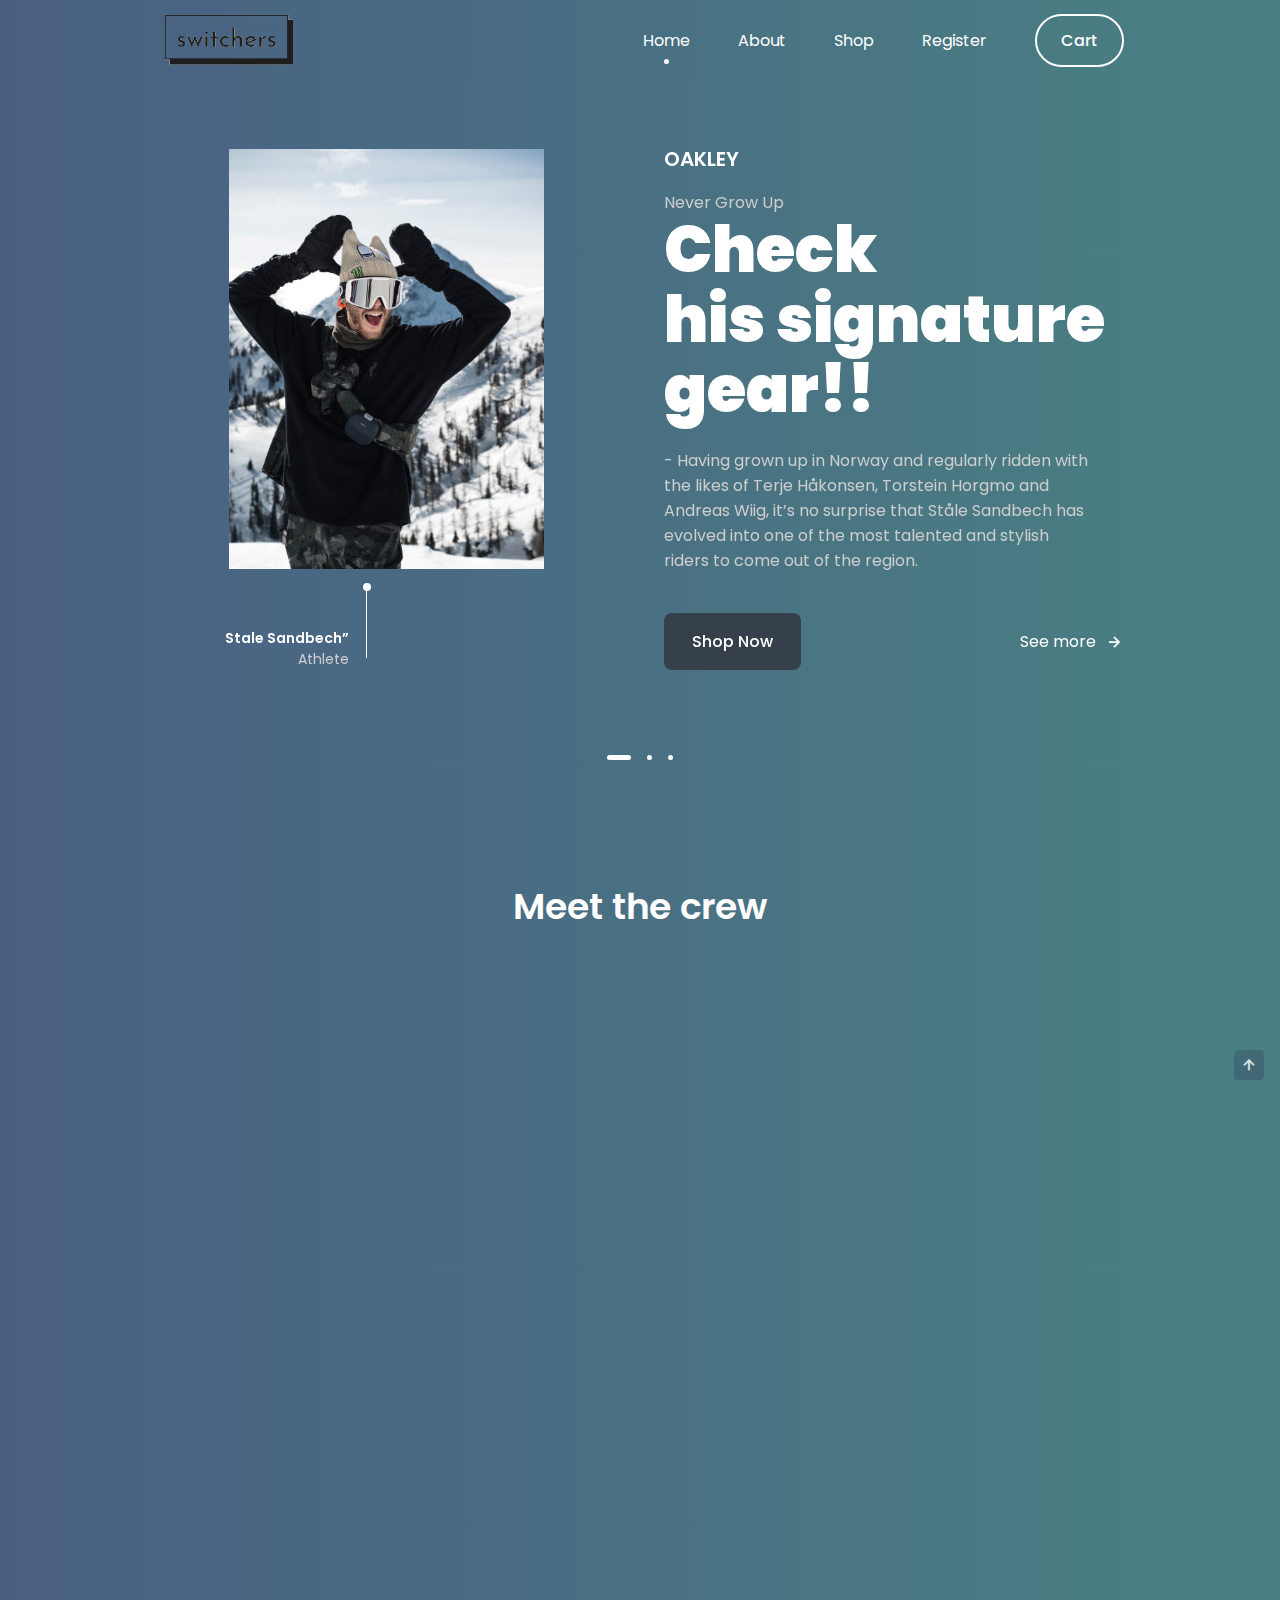
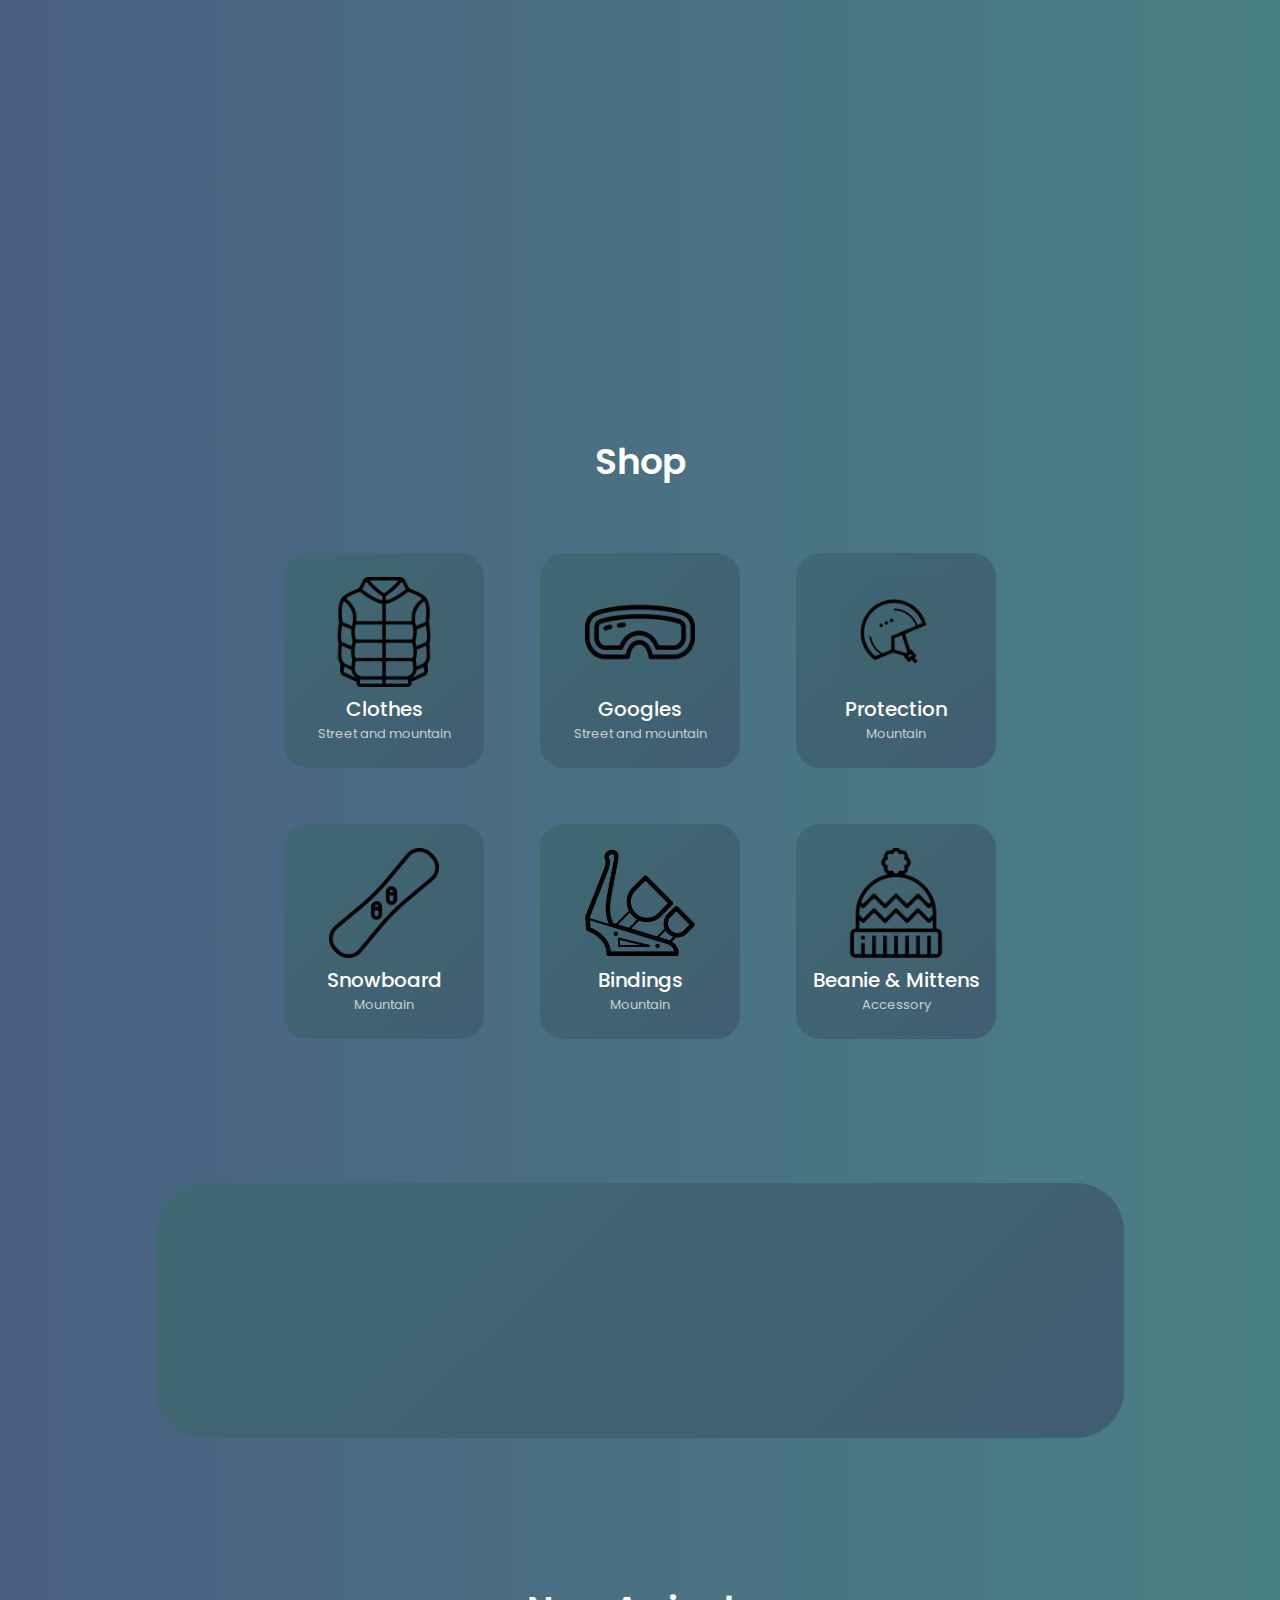
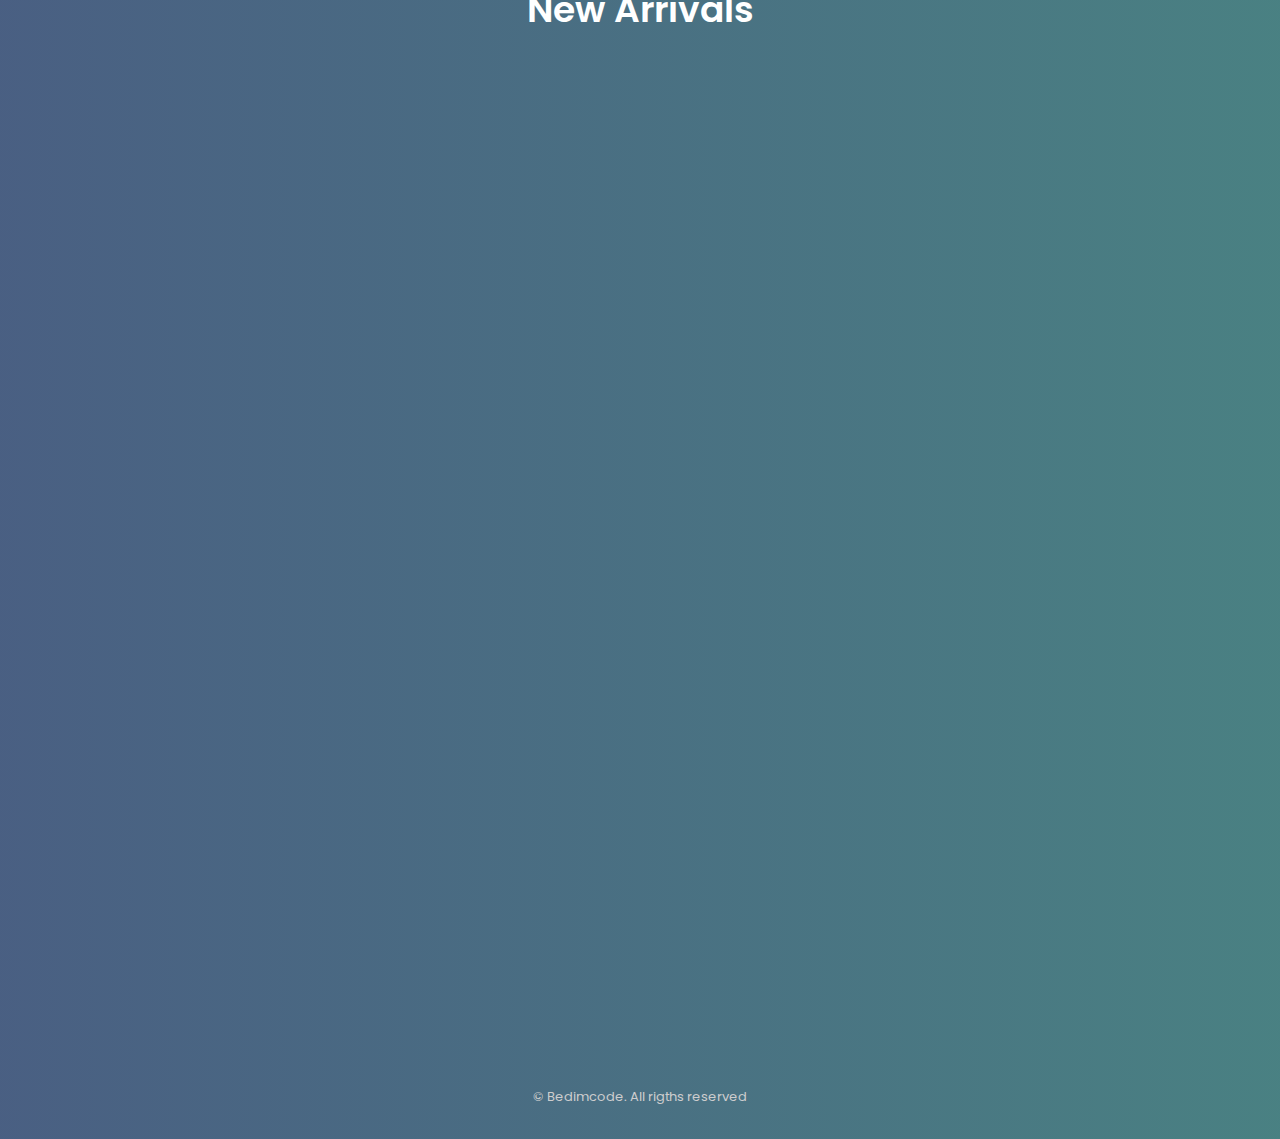
==== index.html @ 6382b11d "new_elements_and_register" ====
<!DOCTYPE html>
<html lang="en">
  <head>
    <meta charset="UTF-8" />
    <meta name="viewport" content="width=device-width, initial-scale=1.0" />

    <!--=============== FAVICON ===============-->
    <link rel="shortcut icon" href="assets/img/fulg.png" type="image/x-icon" />

    <!--=============== BOXICONS ===============-->
    <link
      rel="stylesheet"
      href="https://cdn.jsdelivr.net/npm/boxicons@latest/css/boxicons.min.css"
    />

    <!--=============== SWIPER CSS ===============-->
    <link rel="stylesheet" href="assets/css/swiper-bundle.min.css" />

    <!--=============== CSS ===============-->
    <link rel="stylesheet" href="assets/css/styles.css" />

    <title>Switchers</title>
  </head>
  <body>
    <!--==================== HEADER ====================-->
    <header class="header" id="header">
      <nav class="nav container">
        <a href="#" class="nav__logo">
          <img src="assets/img/logo.png" alt="" class="nav__logo-img" />
          
        </a>

        <div class="nav__menu" id="nav-menu">
          <ul class="nav__list">
            <li class="nav__item">
              <a href="/index.html" class="nav__link active-link">Home</a>
            </li>

            <li class="nav__item">
              <a href="#about" class="nav__link">About</a>
            </li>

            <li class="nav__item">
              <a href="#shop" class="nav__link">Shop</a>
            </li>

            <li class="nav__item">
              <a href="register.html" target="_blank" class="nav__link" >Register</a>
            </li>

            <a href="/index.html" class="button button--cart">Cart</a>
          </ul>
          <div class="nav__close" id="nav-close">
            <i class="bx bx-x"></i>
          </div>

        <div class="nav__toggle" id="nav-toggle">
          <i class="bx bx-grid-alt"></i>
        </div>
      </nav>
    </header>

    <main class="main">
      <!--==================== HOME ====================-->
      <section class="home container" id="home">
        <div class="swiper home-swiper">
          <div class="swiper-wrapper">
            <!-- HOME SLIDER 1 -->
            <section class="swiper-slide">
              <div class="home__content grid">
                <div class="home__group">
                  <img
                    src="assets/img/stale1.jpg"
                    alt="Stale Sandbech"
                    class="home__img"
                  />
                  <div class="home__indicator"></div>

                  <div class="home__details-img">
                    <h4 class="home__details-title">Stale Sandbech”</h4>
                    <span class="home__details-subtitle"
                      >Athlete</span
                    >
                  </div>
                </div>

                <div class="home__data">
                  <h3 class="home__subtitle">Oakley</h3>
                  <span class="home_subtitle">Never Grow Up</span>
                  <h1 class="home__title">
                    Check <br />
                    his signature <br />
                    gear!!
                  </h1>
                  <p class="home__description">
                    - Having grown up in Norway and regularly ridden with the likes of Terje Håkonsen, Torstein Horgmo and Andreas Wiig, it’s no surprise that Ståle Sandbech has evolved into one of the most talented and stylish riders to come out of the region.
                  </p>

                  <div class="home__buttons">
                    <a href="shop" class="button">Shop Now</a>
                    <a href="#" class="button--link button--flex"
                      >See more
                      <i class="bx bx-right-arrow-alt button__icon"></i
                    ></a>
                  </div>
                </div>
              </div>
            </section>

            <!-- HOME SLIDER 2 -->
            <section class="swiper-slide">
              <div class="home__content grid">
                <div class="home__group">
                  <img
                    src="assets/img/xgames.png"
                    alt="XGames"
                    class="home__img"
                  />
                </div>

                <div class="home__data">
                  <h3 class="home__subtitle">January 21 - 23, 2022</h3>
                  <h1 class="home__title">
                    X-GAMES <br />
                    BUTTERMILK <br />
                    ASPEN
                  </h1>
                  <p class="home__description">
                    X Games returns to Buttermilk in Aspen, Colorado for the 21st consecutive year January 21-23! Nearly 100 of the world's top winter athletes will take center stage and will compete in the biggest snow sport event of the year.
                  </p>

                  <div class="home__buttons">
                    <a href="#" class="button">See more</a>
                    <a href="https://www.aspensnowmass.com/visit/events/x-games-aspen" target="_blank" class="button--link button--flex"
                      >To event
                      <i class="bx bx-right-arrow-alt button__icon"></i
                    ></a>
                  </div>
                </div>
              </div>
            </section>

            <!-- HOME SLIDER 3 -->
            <section class="swiper-slide">
              <div class="home__content grid">
                <div class="home__group">
                  <img
                    src="assets/img/swap.jpg"
                    alt=""
                    class="home__img"
                  />
                  <div class="home__indicator"></div>

                  <div class="home__details-img">
                    <h4 class="home__details-title">Trading</h4>
                    <span class="home__details-subtitle"
                      >Sell your old stuff</span
                    >
                  </div>
                </div>

                <div class="home__data">
                  <h3 class="home__subtitle">#New</h3>
                  <h1 class="home__title">
                    Sell <br />
                    Buy <br />
                    Older items
                  </h1>
                  <p class="home__description">
                    Are you looking for new boards and at the same time you want to get rid of the old ones?
                    Now you have the chance to sell them and get something better.  
                  </p>

                  <div class="home__buttons">
                    <a href="#" class="button">Log in</a>
                    <a href="#" class="button--link button--flex"
                      >See more
                      <i class="bx bx-right-arrow-alt button__icon"></i
                    ></a>
                  </div>
                </div>
              </div>
            </section>
          </div>
          <div class="swiper-pagination"></div>
        </div>
      </section>

      <!--==================== MEET THE CREW ====================-->
      <section class="section category">
        <h2 class="section__title">
          Meet the crew <br />
        </h2>

        <div class="category__container container grid">
          <div class="category__data">
            <img
              src="assets/img/andrei.png"
              alt=""
              class="category__img"
            />
            <h3 class="category__title">Andrei</h3>
            <p class="category__description">
              Meet me on the slopes.
            </p>
            <div class="footer__social">
              <a
                href="https://www.facebook.com/andrei.enescu.1422"
                target="_blank"
                class="footer__social-link"
              >
                <i class="bx bxl-facebook"></i>
              </a>
              <a
                href="https://www.instagram.com/andreienescu_/"
                target="_blank"
                class="footer__social-link"
              >
                <i class="bx bxl-instagram-alt"></i>
              </a>
            </div>
          </div>

          <div class="category__data">
            <img
              src="assets/img/diana.png"
              alt=""
              class="category__img"
            />
            <h3 class="category__title">Diana</h3>
            <p class="category__description">
              The only limit is the sky.
            </p>
            <div class="footer__social">
              <a
                href="https://www.facebook.com/diana.enescu.587"
                target="_blank"
                class="footer__social-link"
              >
                <i class="bx bxl-facebook"></i>
              </a>
              <a
                href="https://www.instagram.com/diana.enescu/"
                target="_blank"
                class="footer__social-link"
              >
                <i class="bx bxl-instagram-alt"></i>
              </a>
            </div>
          </div>
        </div>
      </section>

      <!--==================== ABOUT ====================-->
      <section class="section about" id="about">
        <div class="about__container container grid">
          <div class="about__data">
            <h2 class="section__title about__title">
              About Switchers <br />
              Shop
            </h2>
            <p class="about__description">
              Welcome to the Switchers Shop. We’re here to help you follow your passions and create 
              powerful memories. We are rooted in the communities, which live and love snowboarding, 
              freeskiing, surfing, skateboarding and streetwear. You can always trust us to have the right 
              product for you. We want to help you find your individual moment of wow and express yourself.
            </p>
            <a href="" class="button">See more</a>
          </div>

          <img src="assets/img/logo.png" alt="" class="about__img" />
        </div>
      </section>

      <!--==================== SHOP ====================-->
      <section class="section shop" id="shop">
        <h2 class="section__title">Shop</h2>

        <div class="shop__container container grid">
          <div class="shop__content">
            <img src="assets/img/jackets.png" alt="" class="shop__img" />
            <h3 class="shop__title">Clothes</h3>
            <span class="shop__subtitle">Street and mountain</span>
            <!-- <span class="shop__price">$11.99</span> -->
            <button class="button shop__button">
              <i class="bx bx-cart-alt shop__icon"></i>
            </button>
          </div>

          <div class="shop__content">
            <img src="assets/img/googles.png" alt="" class="shop__img" />
            <h3 class="shop__title">Googles</h3>
            <span class="shop__subtitle">Street and mountain</span>
            <!-- <span class="shop__price">$8.99</span> -->
            <button class="button shop__button">
              <i class="bx bx-cart-alt shop__icon"></i>
            </button>
          </div>

          <div class="shop__content">
            <img src="assets/img/helmet.png" alt="" class="shop__img" />
            <h3 class="shop__title">Protection</h3>
            <span class="shop__subtitle">Mountain</span>
            <!-- <span class="shop__price">$15.99</span> -->
            <button class="button shop__button">
              <i class="bx bx-cart-alt shop__icon"></i>
            </button>
          </div>

          <div class="shop__content">
            <img src="assets/img/snowboard.png" alt="" class="shop__img" />
            <h3 class="shop__title">Snowboard</h3>
            <span class="shop__subtitle">Mountain</span>
            <!-- <span class="shop__price">$7.99</span> -->
            <button class="button shop__button">
              <i class="bx bx-cart-alt shop__icon"></i>
            </button>
          </div>

          <div class="shop__content">
            <img src="assets/img/bindings.png" alt="" class="shop__img" />
            <h3 class="shop__title">Bindings</h3>
            <span class="shop__subtitle">Mountain</span>
            <!-- <span class="shop__price">$19.99</span> -->
            <button class="button shop__button">
              <i class="bx bx-cart-alt shop__icon"></i>
            </button>
          </div>

          <div class="shop__content">
            <img src="assets/img/beanie.png" alt="" class="shop__img" />
            <h3 class="shop__title">Beanie & Mittens</h3>
            <span class="shop__subtitle">Accessory</span>
            <!-- <span class="shop__price">$17.99</span> -->
            <button class="button shop__button">
              <i class="bx bx-cart-alt shop__icon"></i>
            </button>
          </div>
        </div>
      </section>

      <!--==================== DISCOUNT ====================-->
      <section class="section discount">
        <div class="discount__container container grid">
          <div class="discount__data">
            <h2 class="discount__title">
              50% Discount <br />
              On New Products
            </h2>
            <a href="#" class="button">Go to shop</a>
          </div>

          <img src="https://i.gifer.com/PaX.gif" alt="" class="discount__img" />
        </div>
      </section>

      <!--==================== NEW ARRIVALS ====================-->
      <section class="section new" id="new">
        <h2 class="section__title">New Arrivals</h2>

        <div class="new__container container">
          <div class="swiper new-swiper">
            <div class="swiper-wrapper">
              <div class="new__content swiper-slide">
                <div class="new__tag">New</div>
                <img src="https://assets.oakley.com/is/image/OakleyAFA/8056153022392_mod1-y_sandbech-black_main_010.png?impolicy=OO_hero" alt="" class="new__img" />
                <h3 class="new__title">Oakley MOD1</h3>
                <span class="new__subtitle">Protection</span>

                <div class="new__prices">
                  <span class="new__price">$14.99</span>
                  <span class="new__discount">$29.99</span>
                </div>

                <button class="button new__button">
                  <i class="bx bx-cart-alt new__icon"></i>
                </button>
              </div>

              <div class="new__content swiper-slide">
                <div class="new__tag">New</div>
                <img src="https://pbs.twimg.com/media/EtrXkvZVoAAos9l.png" alt="" class="new__img" />
                <h3 class="new__title">Oakley TC Gunn Shell 2L</h3>
                <span class="new__subtitle">Clothes</span>

                <div class="new__prices">
                  <span class="new__price">$11.99</span>
                  <span class="new__discount">$21.99</span>
                </div>

                <button class="button new__button">
                  <i class="bx bx-cart-alt new__icon"></i>
                </button>
              </div>

              <div class="new__content swiper-slide">
                <div class="new__tag">New</div>
                <img src="https://snowboardpro.ro/media/catalog/product/cache/0e8fc284303afd63b4eaa5c50cb9eee3/l/e/legaturi-snowboard-burton-malavita-frost-re-flex.png" alt="" class="new__img" />
                <h3 class="new__title">Burton Malavita Re:Flex</h3>
                <span class="new__subtitle">Bindings</span>

                <div class="new__prices">
                  <span class="new__price">$4.99</span>
                  <span class="new__discount">$9.99</span>
                </div>

                <button class="button new__button">
                  <i class="bx bx-cart-alt new__icon"></i>
                </button>
              </div>

              <div class="new__content swiper-slide">
                <div class="new__tag">New</div>
                <img src="https://windsurf.de/media/image/f7/72/26/Burton_ProcessCamber_2021bD5P9YPMwo3K2_600x600.png" alt="" class="new__img" />
                <h3 class="new__title">Burton Process Flying V</h3>
                <span class="new__subtitle">Snowboard</span>

                <div class="new__prices">
                  <span class="new__price">$24.99</span>
                  <span class="new__discount">$44.99</span>
                </div>

                <button class="button new__button">
                  <i class="bx bx-cart-alt new__icon"></i>
                </button>
              </div>

              <div class="new__content swiper-slide">
                <div class="new__tag">New</div>
                <img src="https://cdn.shopify.com/s/files/1/0751/7203/products/10709108000152_1.png?v=1633027580" alt="" class="new__img" />
                <h3 class="new__title">Burton Feelgood Flying V</h3>
                <span class="new__subtitle">Snowboard</span>

                <div class="new__prices">
                  <span class="new__price">$5.99</span>
                  <span class="new__discount">$12.99</span>
                </div>

                <button class="button new__button">
                  <i class="bx bx-cart-alt new__icon"></i>
                </button>
              </div>

              <div class="new__content swiper-slide">
                <div class="new__tag">New</div>
                <img src="http://cdn.shopify.com/s/files/1/0751/7203/products/dfggfUntitled-3_grande.png?v=1623174943" alt="" class="new__img" />
                <h3 class="new__title">Oakley Line Miner</h3>
                <span class="new__subtitle">Googles</span>

                <div class="new__prices">
                  <span class="new__price">$34.99</span>
                  <span class="new__discount">$69.99</span>
                </div>

                <button class="button new__button">
                  <i class="bx bx-cart-alt new__icon"></i>
                </button>
              </div>
            </div>
          </div>
        </div>
      </section>

      <!--==================== OUR NEWSLETTER ====================-->
      <section class="section newsletter">
        <div class="newsletter__container container">
          <h2 class="section__title">Our Newsletter</h2>
          <p class="newsletter__description">
            Promotion new products and sales. Directly to your inbox
          </p>

          <form action="" class="newsletter__form">
            <input
              type="text"
              placeholder="Enter your email"
              class="newsletter__input"
            />
            <button class="button">Subscribe</button>
          </form>
        </div>
      </section>
    </main>

    <!--==================== FOOTER ====================-->
    <footer class="footer section">
      <div class="footer__container container grid">
        <div class="footer__content">
          <a href="#" class="footer__logo">
            <img src="assets/img/logo.png" alt="" class="footer__logo-img" />
            Switchers
          </a>

          <p class="footer__description">
            Enjoy the ride <br />
            of your life.
          </p>

          <div class="footer__social">
            <a
              href="https://www.facebook.com/"
              target="_blank"
              class="footer__social-link"
            >
              <i class="bx bxl-facebook"></i>
            </a>
            <a
              href="https://www.instagram.com/"
              target="_blank"
              class="footer__social-link"
            >
              <i class="bx bxl-instagram-alt"></i>
            </a>
            <a
              href="https://twitter.com/"
              target="_blank"
              class="footer__social-link"
            >
              <i class="bx bxl-twitter"></i>
            </a>
          </div>
        </div>

        <div class="footer__content">
          <h3 class="footer__title">About</h3>

          <ul class="footer__links">
            <li>
              <a href="#" class="footer__link">About Us</a>
            </li>
            <li>
              <a href="#" class="footer__link">Features</a>
            </li>
            <li>
              <a href="#" class="footer__link">News</a>
            </li>
          </ul>
        </div>

        <div class="footer__content">
          <h3 class="footer__title">Our Services</h3>

          <ul class="footer__links">
            <li>
              <a href="#" class="footer__link">Pricing</a>
            </li>
            <li>
              <a href="#" class="footer__link">Discounts</a>
            </li>
            <li>
              <a href="#" class="footer__link">Shipping mode</a>
            </li>
          </ul>
        </div>

        <div class="footer__content">
          <h3 class="footer__title">Our Company</h3>

          <ul class="footer__links">
            <li>
              <a href="#" class="footer__link">Blog</a>
            </li>
            <li>
              <a href="#" class="footer__link">About us</a>
            </li>
            <li>
              <a href="#" class="footer__link">Our mision</a>
            </li>
          </ul>
        </div>
      </div>

      <span class="footer__copy">&#169; Bedimcode. All rigths reserved</span>
    </footer>

    <!--=============== SCROLL UP ===============-->
    <a href="#" class="scrollup" id="scroll-up">
      <i class="bx bx-up-arrow-alt scrollup__icon"></i>
    </a>

    <!--=============== SCROLL REVEAL ===============-->
    <script src="assets/js/scrollreveal.min.js"></script>

    <!--=============== SWIPER JS ===============-->
    <script src="assets/js/swiper-bundle.min.js"></script>

    <!--=============== MAIN JS ===============-->
    <script src="assets/js/main.js"></script>
  </body>
</html>
---- assets/css/styles.css ----
/*=============== GOOGLE FONTS ===============*/
@import url("https://fonts.googleapis.com/css2?family=Poppins:wght@400;500;600;900&display=swap");

/*=============== VARIABLES CSS ===============*/
:root {
  --header-height: 3.5rem;

  /*========== Colors ==========*/
  --hue: 14;
  --first-color: #30313ac4;
  --first-color-alt: grey;
  --title-color: white;
  --text-color: rgb(205, 205, 206);
  --text-color-light: grey;

  /*for background- style gradient*/
  --body-color: linear-gradient(
    90deg,
    hsl(217, 28%, 40%) 0%,
    hsl(182, 28%, 40%) 100%
  );
  --container-color: linear-gradient(
    136deg,
    hsl(192, 28%, 35%) 0%,
    hsl(204, 28%, 35%) 100%
  );

  /*========== Font and typography ==========*/
  --body-font: "Poppins", sans-serif;
  --biggest-font-size: 2rem;
  --h1-font-size: 1.5rem;
  --h2-font-size: 1.25rem;
  --h3-font-size: 1rem;
  --normal-font-size: 0.938rem;
  --small-font-size: 0.813rem;
  --smaller-font-size: 0.75rem;

  /*========== Font weight ==========*/
  --font-medium: 500;
  --font-semi-bold: 600;
  --font-black: 900;

  /*========== Margenes Bottom ==========*/
  --mb-0-25: 0.25rem;
  --mb-0-5: 0.5rem;
  --mb-0-75: 0.75rem;
  --mb-1: 1rem;
  --mb-1-5: 1.5rem;
  --mb-2: 2rem;
  --mb-2-5: 2.5rem;

  /*========== z index ==========*/
  --z-tooltip: 10;
  --z-fixed: 100;
}

/* Responsive typography */
@media screen and (min-width: 992px) {
  :root {
    --biggest-font-size: 4rem;
    --h1-font-size: 2.25rem;
    --h2-font-size: 1.5rem;
    --h3-font-size: 1.25rem;
    --normal-font-size: 1rem;
    --small-font-size: 0.875rem;
    --smaller-font-size: 0.813rem;
  }
}

/*=============== BASE ===============*/
* {
  box-sizing: border-box;
  padding: 0;
  margin: 0;
}

html {
  scroll-behavior: smooth;
}

body {
  margin: var(--header-height) 0 0 0;
  font-family: var(--body-font);
  font-size: var(--normal-font-size);
  background: var(--body-color);
  color: var(--text-color);
}

h1,
h2,
h3,
h4 {
  color: var(--title-color);
  font-weight: var(--font-semi-bold);
}

ul {
  list-style: none;
}

a {
  text-decoration: none;
}

img {
  max-width: 100%;
  height: auto;
}

button,
input {
  border: none;
  outline: none;
}

button {
  cursor: pointer;
  font-family: var(--body-font);
  font-size: var(--normal-font-size);
}

/*=============== REUSABLE CSS CLASSES ===============*/
.section {
  padding: 4.5rem 0 2rem;
}

.section__title {
  font-size: var(--h2-font-size);
  margin-bottom: var(--mb-2);
  text-align: center;
}

/*=============== LAYOUT ===============*/
.container {
  max-width: 968px;
  margin-left: var(--mb-1-5);
  margin-right: var(--mb-1-5);
}

.grid {
  display: grid;
}

.main {
  overflow: hidden; /*For animation*/
}

/*=============== HEADER ===============*/
.header {
  width: 100%;
  background: var(--body-color);
  position: fixed;
  top: 0;
  left: 0;
  z-index: var(--z-fixed);
}

/*=============== NAV ===============*/
.nav {
  height: var(--header-height);
  display: flex;
  justify-content: space-between;
  align-items: center;
}

.nav__logo {
  display: flex;
  align-items: center;
  column-gap: 0.5rem;
  font-weight: var(--font-medium);
}

.nav__logo-img {
  width: 9.25rem;
}

.nav__link,
.nav__logo,
.nav__toggle,
.nav__close {
  color: var(--title-color);
}

.nav__toggle {
  font-size: 1.25rem;
  cursor: pointer;
}

@media screen and (max-width: 767px) {
  .nav__menu {
    position: fixed;
    width: 100%;
    background: var(--container-color);
    top: -150%;
    left: 0;
    padding: 3.5rem 0;
    transition: 0.4s;
    z-index: var(--z-fixed);
    border-radius: 0 0 1.5rem 1.5rem;
  }
}

.nav__img {
  width: 100px;
  position: absolute;
  top: 0;
  left: 0;
}

.nav__close {
  font-size: 1.8rem;
  position: absolute;
  top: 0.5rem;
  right: 0.7rem;
  cursor: pointer;
}

.nav__list {
  display: flex;
  flex-direction: column;
  align-items: center;
  row-gap: 1.5rem;
}

.nav__link {
  text-transform: uppercase;
  font-weight: var(--font-black);
  transition: 0.4s;
}

.nav__link:hover {
  color: var(--text-color);
}

/* Show menu */
.show-menu {
  top: 0;
}

/* Change background header */
.scroll-header {
  background: var(--container-color);
}

/* Active link */
.active-link {
  position: relative;
}

.active-link::before {
  content: "";
  position: absolute;
  bottom: -0.75rem;
  left: 45%;
  width: 5px;
  height: 5px;
  background-color: var(--title-color);
  border-radius: 50%;
}

/*=============== HOME ===============*/
.home__content {
  row-gap: 1rem;
}

.home__group {
  display: grid;
  position: relative;
  padding-top: 2rem;
}

.home__img {
  float: center;
  margin: auto;
  width: auto;
}

.home__indicator {
  width: 8px;
  height: 8px;
  background-color: var(--title-color);
  border-radius: 50%;
  position: absolute;
  top: 7rem;
  right: 2rem;
}

.home__indicator::after {
  content: "";
  position: absolute;
  width: 1px;
  height: 48px;
  background-color: var(--title-color);
  top: -3rem;
  right: 45%;
}

.home__details-img {
  position: absolute;
  right: 0.5rem;
}

.home__details-title,
.home__details-subtitle {
  display: block;
  font-size: var(--small-font-size);
  text-align: right;
}

.home__subtitle {
  font-size: var(--h3-font-size);
  text-transform: uppercase;
  margin-bottom: var(--mb-1);
}

.home__title {
  font-size: var(--biggest-font-size);
  font-weight: var(--font-black);
  line-height: 109%;
  margin-bottom: var(--mb-1);
}

.home__description {
  margin-bottom: var(--mb-1);
}

.home__buttons {
  display: flex;
  justify-content: space-between;
}

/* Swiper Class */
.swiper-pagination {
  position: initial;
  margin-top: var(--mb-1);
}

.swiper-pagination-bullet {
  width: 5px;
  height: 5px;
  background-color: var(--title-color);
  opacity: 1;
}

.swiper-pagination-horizontal.swiper-pagination-bullets
  .swiper-pagination-bullet {
  margin: 0 0.5rem;
}

.swiper-pagination-bullet-active {
  width: 1.5rem;
  height: 5px;
  border-radius: 0.5rem;
}

/*=============== BUTTONS ===============*/
.button {
  display: inline-block;
  background-color: var(--first-color);
  color: var(--title-color);
  padding: 1rem 1.75rem;
  border-radius: 0.5rem;
  font-weight: var(--font-medium);
  transition: 0.3s;
}

.button:hover {
  background-color: var(--first-color-alt);
}

.button__icon {
  font-size: 1.25rem;
}

.button--cart {
  border: 2px solid;
  background-color: transparent;
  border-radius: 3rem;
  padding: 0.75rem 1.5rem;
}

.button--cart:hover {
  background: none;
}

.button--link {
  color: var(--title-color);
}

.button--flex {
  display: inline-flex;
  align-items: center;
  column-gap: 0.5rem;
}

/*=============== Meet the crew ===============*/
.category__container {
  grid-template-columns: repeat(2, 1fr);
  gap: 1rem 2rem;
}

.category__data {
  text-align: center;
}

.category__img {
  width: 120px;
  margin-bottom: var(--mb-0-75);
  transition: 0.3s;
}

.category__title {
  margin-bottom: var(--mb-0-25);
}

.category__data:hover .category__img {
  transform: translateY(-0.5rem);
}

/*=============== ABOUT ===============*/
.about__container {
  row-gap: 2rem;
}

.about__data {
  text-align: center;
}

.about__description {
  margin-bottom: var(--mb-2);
}

.about__img {
  width: 200px;
  justify-self: center;
}

/*=============== SHOP ===============*/
.shop__container {
  grid-template-columns: repeat(2, 1fr);
  gap: 1.5rem;
  padding-top: 1rem;
}

.shop__content {
  position: relative;
  background: var(--container-color);
  border-radius: 1rem;
  padding: 1.5rem 0 1rem 0;
  text-align: center;
  overflow: hidden;
}

.shop__img {
  width: 90px;
  transition: 0.3s;
}

.shop__subtitle,
.shop__price {
  display: block;
}

.shop__subtitle {
  font-size: var(--smaller-font-size);
  margin-bottom: var(--mb-0-5);
}

.shop__title,
.shop__price {
  color: var(--title-color);
  font-weight: var(--font-medium);
  font-size: var(--normal-font-size);
}

.shop__button {
  display: inline-flex;
  padding: 0.5rem;
  border-radius: 0.25rem 0.25rem 0.75rem 0.25rem;
  position: absolute;
  right: -3rem;
  bottom: 0;
}

.shop__icon {
  font-size: 1.25rem;
  color: var(--title-color);
}

.shop__content:hover .shop__img {
  transform: translateY(-0.5rem);
}

.shop__content:hover .shop__button {
  right: 0;
}

/*=============== DISCOUNT ===============*/
.discount__container {
  background: var(--container-color);
  border-radius: 1rem;
  padding: 2.5rem 0 1.5rem;
  row-gap: 0.75rem;
}

.discount__data {
  text-align: center;
}

.discount__title {
  font-size: var(--h2-font-size);
  margin-bottom: var(--mb-2);
}

.discount__img {
  width: 200px;
  justify-self: center;
}

/*=============== NEW ARRIVALS ===============*/
.new__container {
  padding-top: 1rem;
}

.new__img {
  width: 120px;
  margin-bottom: var(--mb-0-5);
  transition: 0.3s;
}

.new__content {
  position: relative;
  background: var(--container-color);
  width: 242px;
  padding: 2rem 0 1.5rem 0;
  border-radius: 0.75rem;
  text-align: center;
  overflow: hidden;
}

.new__tag {
  position: absolute;
  top: 8%;
  left: 8%;
  background-color: var(--first-color);
  color: var(--title-color);
  font-size: var(--small-font-size);
  padding: 0.25rem 0.5rem;
  border-radius: 0.25rem;
}

.new__title {
  font-size: var(--normal-font-size);
  font-weight: var(--font-medium);
}

.new__subtitle {
  display: block;
  font-size: var(--small-font-size);
  margin-bottom: var(--mb-0-5);
}

.new__prices {
  display: inline-flex;
  align-items: center;
  column-gap: 0.5rem;
}

.new__price {
  font-weight: var(--font-medium);
  color: var(--title-color);
}

.new__discount {
  color: var(--first-color);
  font-size: var(--smaller-font-size);
  text-decoration: line-through;
  font-weight: var(--font-medium);
}

.new__button {
  display: inline-flex;
  padding: 0.5rem;
  border-radius: 0.25rem 0.25rem 0.75rem 0.25rem;
  position: absolute;
  bottom: 0;
  right: -3rem;
}

.new__icon {
  font-size: 1.25rem;
}

.new__content:hover .new__img {
  transform: translateY(-0.5rem);
}

.new__content:hover .new__button {
  right: 0;
}

/*=============== NEWSLETTER ===============*/
.newsletter__description {
  text-align: center;
  margin-bottom: var(--mb-1-5);
}

.newsletter__form {
  background: var(--container-color);
  padding: 1rem;
  display: flex;
  justify-content: space-between;
  border-radius: 0.75rem;
}

.newsletter__input {
  width: 70%;
  padding: 0 0.5rem;
  background: none;
  color: var(--title-color);
}

.newsletter__input::placeholder {
  color: var(--text-color);
}

/*=============== FOOTER ===============*/
.footer {
  position: relative;
  overflow: hidden;
}

.footer__container {
  row-gap: 2rem;
}

.footer__logo {
  display: flex;
  align-items: center;
  column-gap: 0.5rem;
  margin-bottom: var(--mb-1);
  font-weight: var(--font-medium);
  color: var(--title-color);
}

.footer__logo-img {
  width: 20px;
}

.footer__description {
  margin-bottom: var(--mb-2-5);
}

.footer__social {
  display: flex;
  column-gap: 0.75rem;
}

.footer__social-link {
  display: inline-flex;
  background: var(--container-color);
  padding: 0.25rem;
  border-radius: 0.25rem;
  color: var(--title-color);
  font-size: 1rem;
}

.footer__social-link:hover {
  background: var(--body-color);
}

.footer__title {
  font-size: var(--h3-font-size);
  margin-bottom: var(--mb-1);
}

.footer__links {
  display: grid;
  row-gap: 0.35rem;
}

.footer__link {
  font-size: var(--small-font-size);
  color: var(--text-color);
  transition: 0.3s;
}

.footer__link:hover {
  color: var(--title-color);
}

.footer__copy {
  display: block;
  text-align: center;
  font-size: var(--smaller-font-size);
  margin-top: 4.5rem;
}

/*=============== SCROLL UP ===============*/
.scrollup {
  position: fixed;
  background: var(--container-color);
  right: 1rem;
  bottom: -20%;
  display: inline-flex;
  padding: 0.3rem;
  border-radius: 0.25rem;
  z-index: var(--z-tooltip);
  opacity: 0.8;
  transition: 0.4s;
}

.scrollup__icon {
  font-size: 1.25rem;
  color: var(--title-color);
}

.scrollup:hover {
  background: var(--container-color);
  opacity: 1;
}

/* Show Scroll Up*/
.show-scroll {
  bottom: 3rem;
}

/*=============== SCROLL BAR ===============*/
::-webkit-scrollbar {
  width: 0.6rem;
  background: #413e3e;
}

::-webkit-scrollbar-thumb {
  background: #272525;
  border-radius: 0.5rem;
}

/*===============  BREAKPOINTS ===============*/
/* For small devices */
@media screen and (max-width: 320px) {
  .container {
    margin-left: var(--mb-1);
    margin-right: var(--mb-1);
  }

  .home__img {
    height: 200px;
  }
  .home__buttons {
    flex-direction: column;
    width: max-content;
    row-gap: 1rem;
  }

  .category__container,
  .shop__container {
    grid-template-columns: 0.8fr;
    justify-content: center;
  }
}

/* For medium devices */
@media screen and (min-width: 576px) {
  .about__container {
    grid-template-columns: 0.8fr;
    justify-content: center;
  }

  .newsletter__container {
    display: grid;
    grid-template-columns: 0.7fr;
    justify-content: center;
  }
  .newsletter__description {
    padding: 0 3rem;
  }
}

@media screen and (min-width: 767px) {
  body {
    margin: 0;
  }

  .section {
    padding: 7rem 0 2rem;
  }

  .nav {
    height: calc(var(--header-height) + 1.5rem);
  }
  .nav__img,
  .nav__close,
  .nav__toggle {
    display: none;
  }
  .nav__list {
    flex-direction: row;
    column-gap: 3rem;
  }
  .nav__link {
    text-transform: initial;
    font-weight: initial;
  }

  .home__content {
    padding: 8rem 0 2rem;
    grid-template-columns: repeat(2, 1fr);
    gap: 4rem;
  }
  .home__img {
    height: 300px;
  }
  .swiper-pagination {
    margin-top: var(--mb-2);
  }

  .category__container {
    grid-template-columns: repeat(2, 200px);
    justify-content: center;
  }

  .about__container {
    grid-template-columns: repeat(2, 1fr);
    align-items: center;
  }
  .about__title,
  .about__data {
    text-align: initial;
  }
  .about__img {
    width: 250px;
  }

  .shop__container {
    grid-template-columns: repeat(3, 200px);
    justify-content: center;
    gap: 2rem;
  }

  .discount__container {
    grid-template-columns: repeat(2, max-content);
    justify-content: center;
    align-items: center;
    column-gap: 3rem;
    padding: 3rem 0;
    border-radius: 3rem;
  }
  .discount__img {
    width: 350px;
    order: -1;
  }
  .discount__data {
    padding-right: 6rem;
  }

  .newsletter__container {
    grid-template-columns: 0.5fr;
  }

  .footer__container {
    grid-template-columns: repeat(4, 1fr);
    justify-items: center;
    column-gap: 1rem;
  }
  .footer__img-two {
    right: initial;
    bottom: 0;
    left: 15%;
  }
}

/* For large devices */
@media screen and (min-width: 992px) {
  .container {
    margin-left: auto;
    margin-right: auto;
  }

  .section__title {
    font-size: var(--h1-font-size);
    margin-bottom: 3rem;
  }

  .home__content {
    padding-top: 9rem;
    gap: 3rem;
  }
  .home__group {
    padding-top: 0;
  }
  .home__img {
    height: 400px;
    transform: translateY(-3rem);
  }
  .home__indicator {
    top: initial;
    right: initial;
    bottom: 15%;
    left: 45%;
  }
  .home__indicator::after {
    top: 0;
    height: 75px;
  }
  .home__details-img {
    bottom: 0;
    right: 58%;
  }
  .home__title {
    margin-bottom: var(--mb-1-5);
  }
  .home__description {
    margin-bottom: var(--mb-2-5);
    padding-right: 2rem;
  }

  .category__container {
    column-gap: 8rem;
  }
  .category__img {
    width: 200px;
  }

  .about__container {
    column-gap: 7rem;
  }
  .about__img {
    width: 350px;
  }
  .about__description {
    padding-right: 2rem;
  }

  .shop__container {
    gap: 3.5rem;
  }
  .shop__content {
    border-radius: 1.5rem;
  }
  .shop__img {
    width: 110px;
  }
  .shop__title {
    font-size: var(--h3-font-size);
  }

  .discount__container {
    column-gap: 7rem;
  }

  .new__content {
    width: 310px;
    border-radius: 1rem;
    padding: 2rem 0;
  }
  .new__img {
    width: 150px;
  }
  .new__img,
  .new__subtitle {
    margin-bottom: var(--mb-1);
  }
  .new__title {
    font-size: var(--h3-font-size);
  }

  .footer__copy {
    margin-top: 6rem;
  }
}

@media screen and (min-width: 1200px) {
  .home__img {
    height: 420px;
  }
  .swiper-pagination {
    margin-top: var(--mb-2-5);
  }
  .footer__img-one {
    width: 120px;
  }
  .footer__img-two {
    width: 180px;
    top: 30%;
    left: -3%;
  }
}
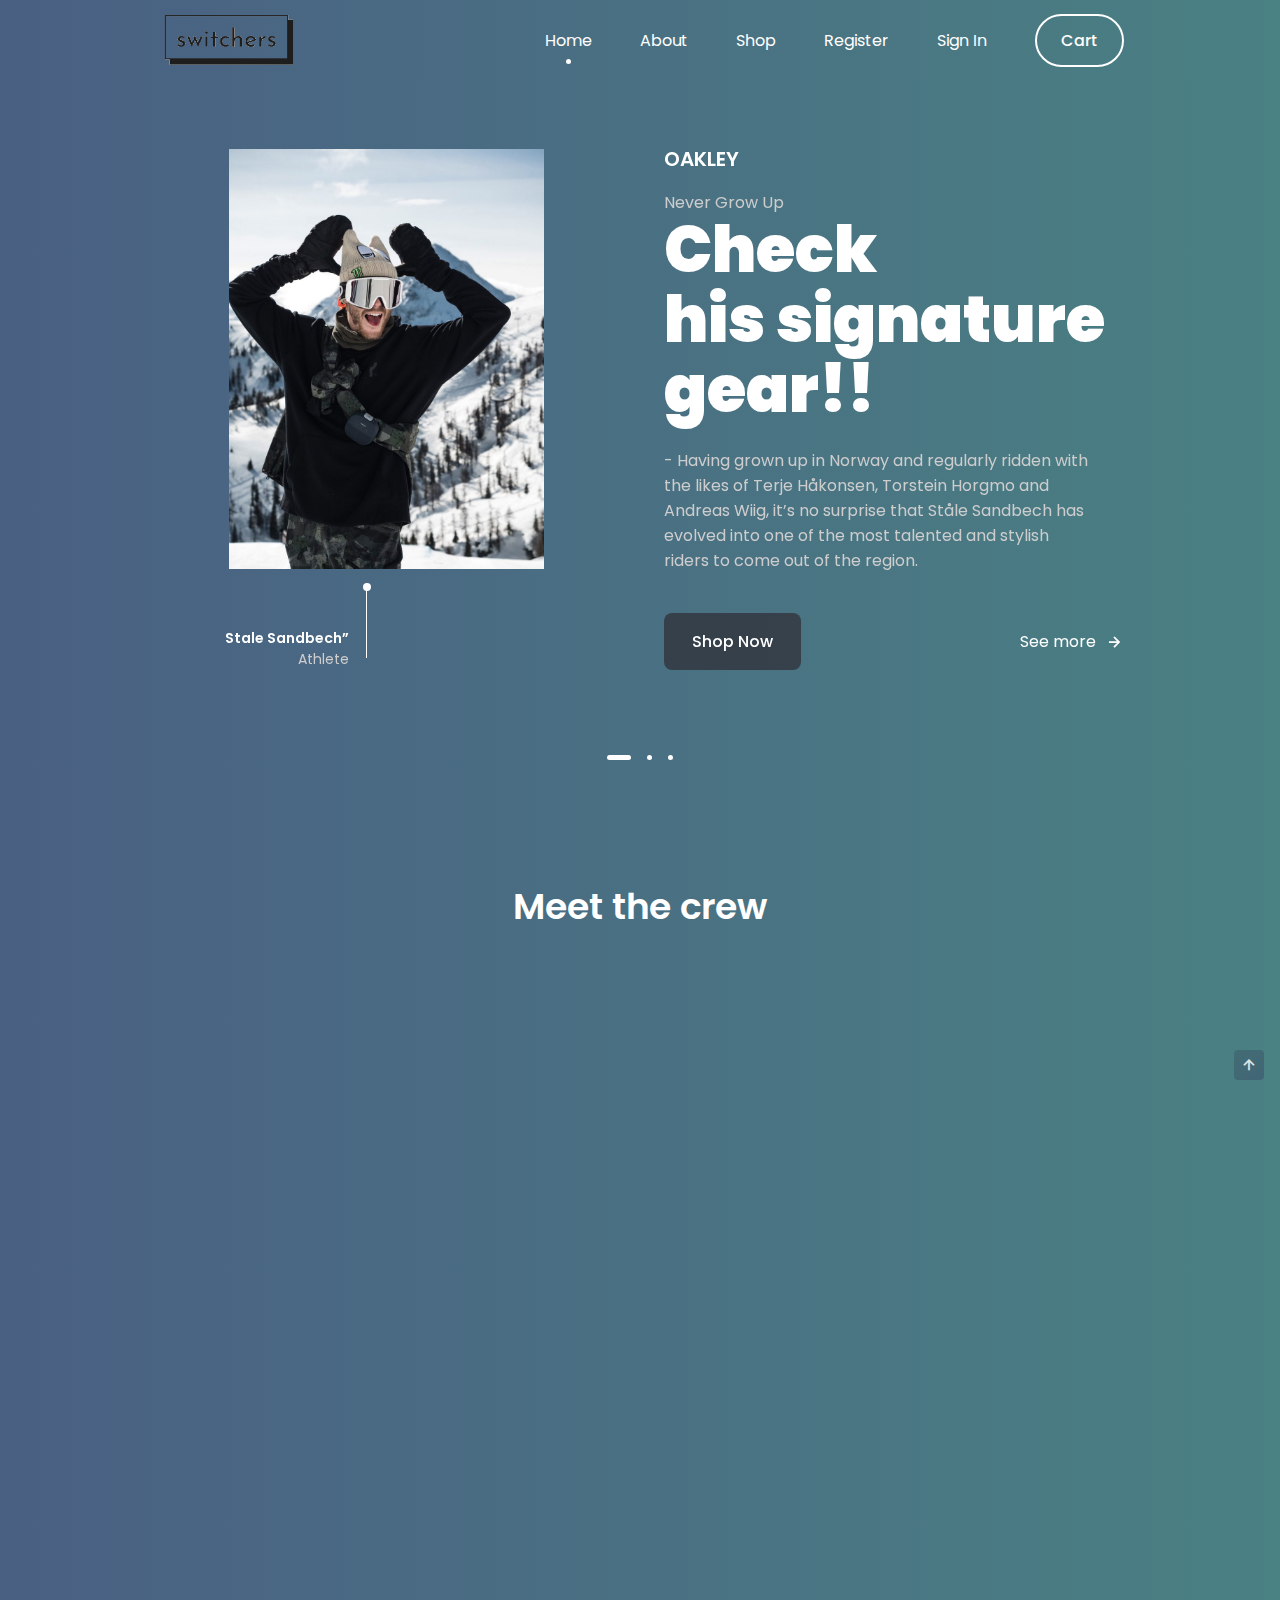
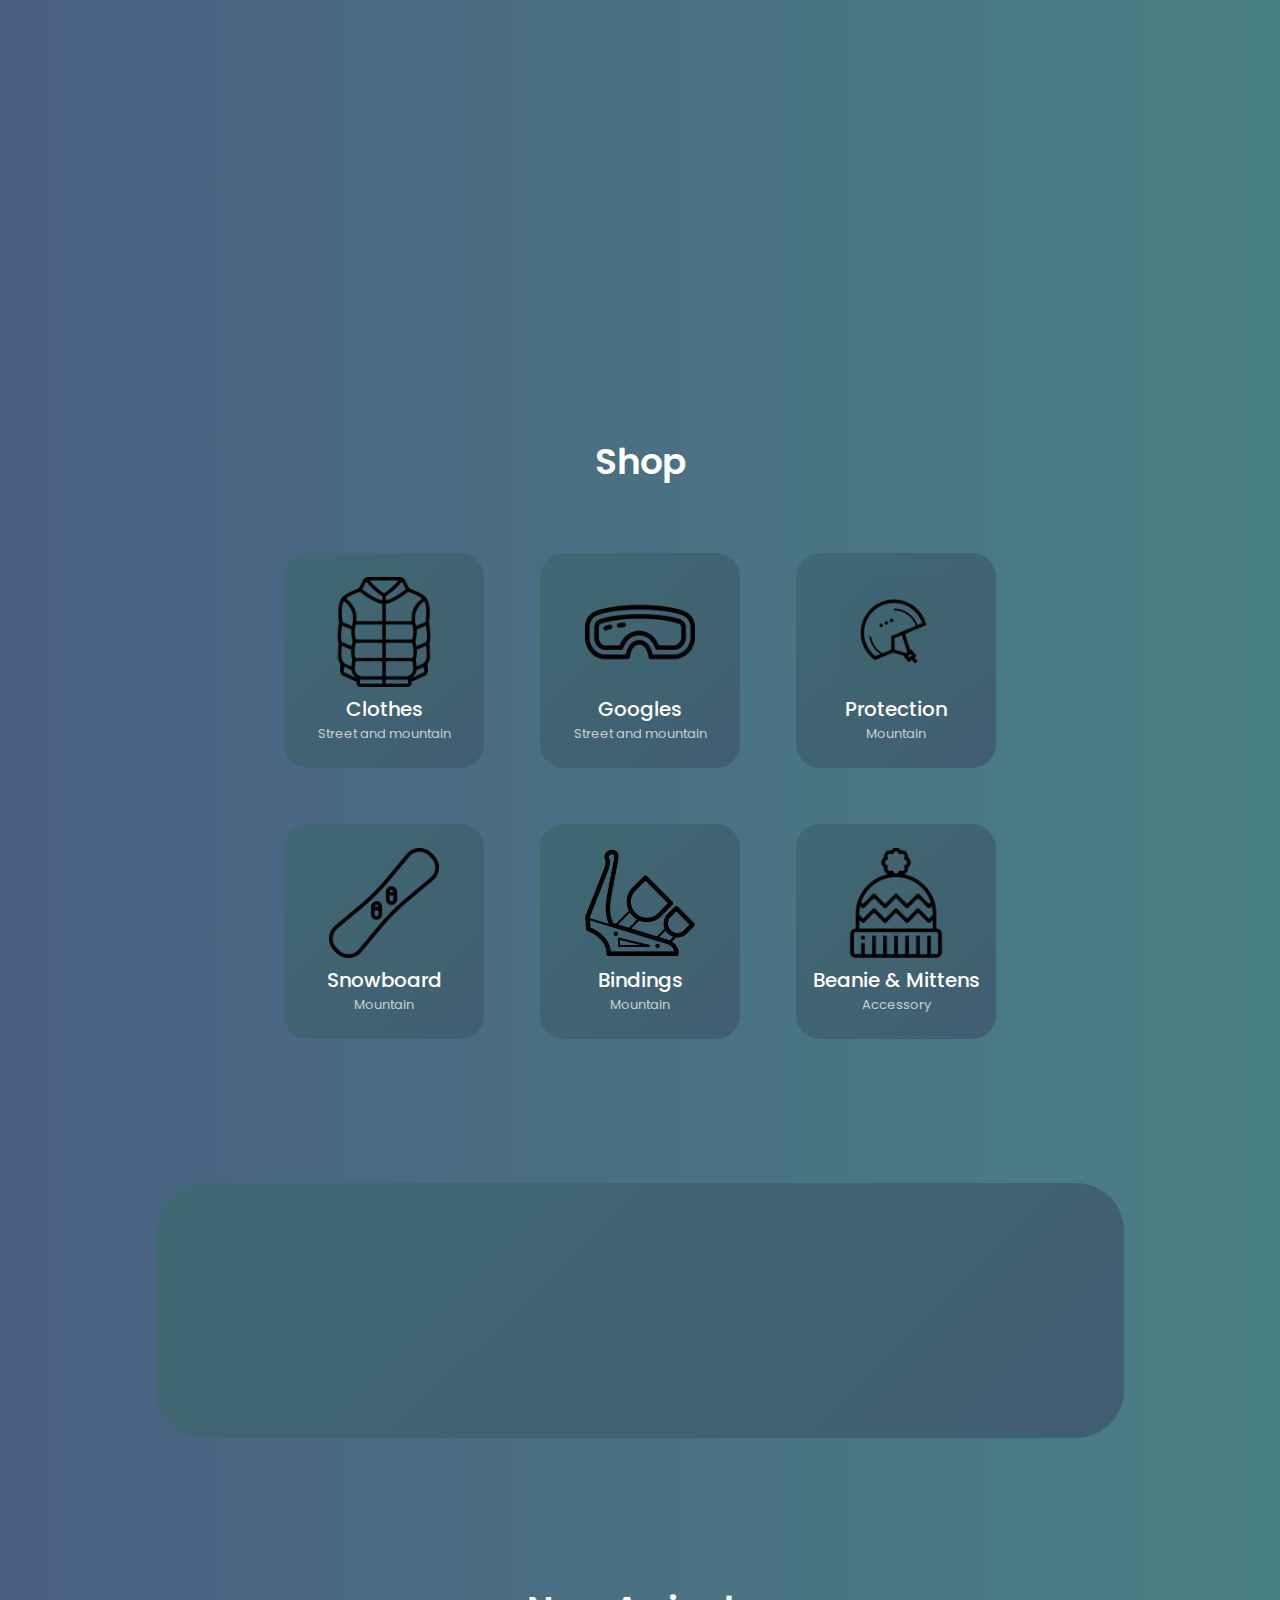
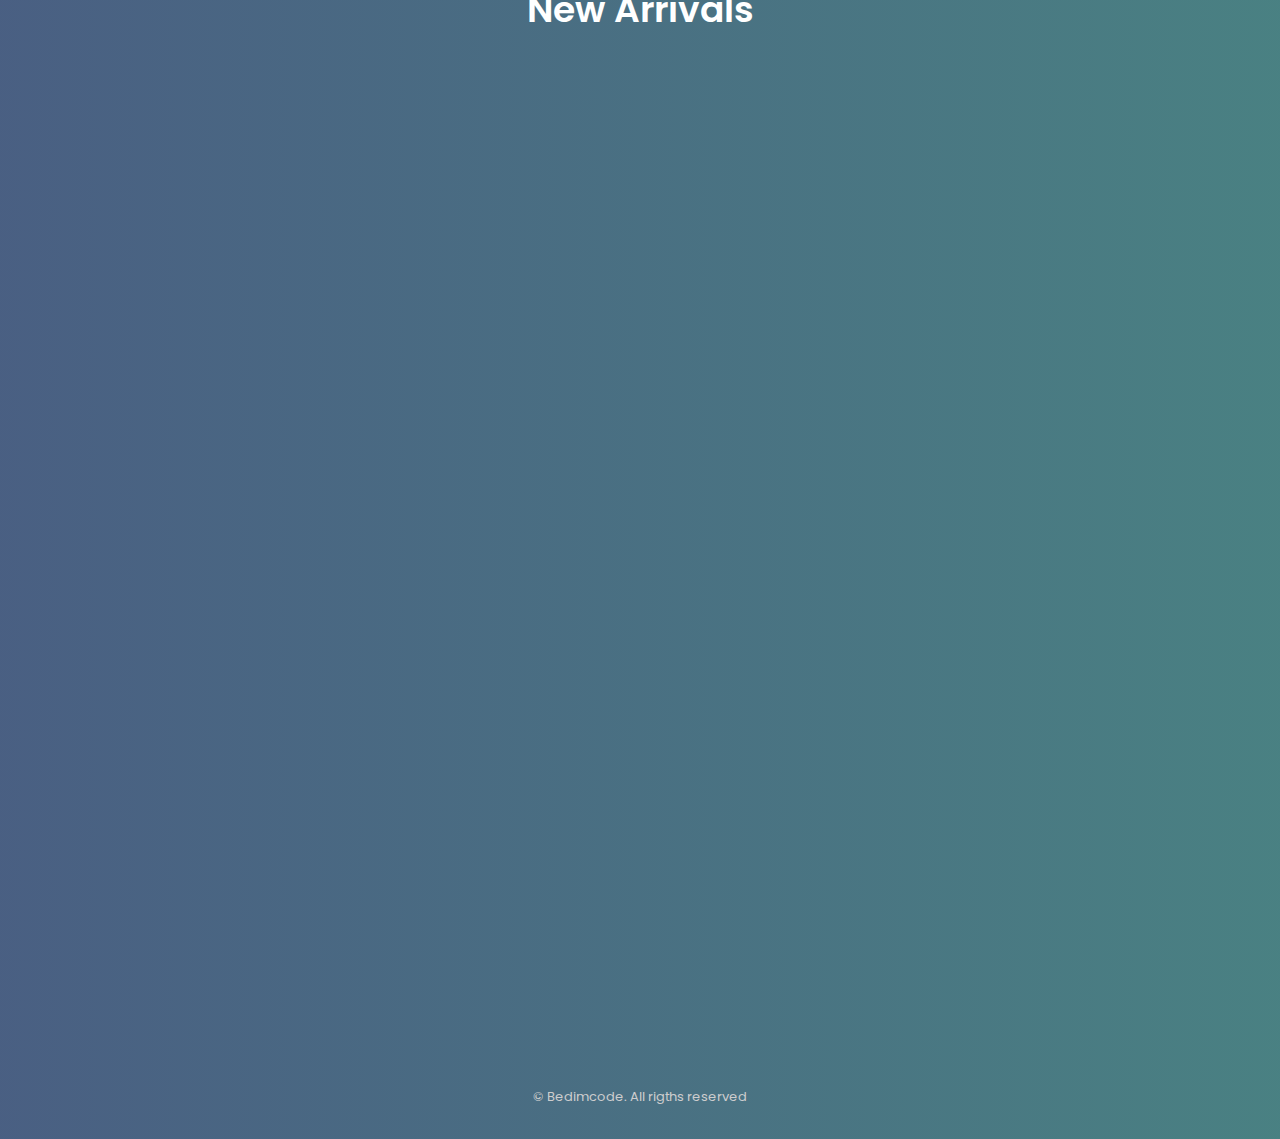
==== commit 938f963e: "Merge pull request #3 from ediana05/register_backend" ====
--- a/index.html
+++ b/index.html
@@ -46,6 +46,10 @@
 
             <li class="nav__item">
               <a href="register.html" target="_blank" class="nav__link" >Register</a>
+            </li>
+
+            <li class="nav__item">
+              <a href="signin.html" target="_blank" class="nav__link" >Sign In</a>
             </li>
 
             <a href="/index.html" class="button button--cart">Cart</a>
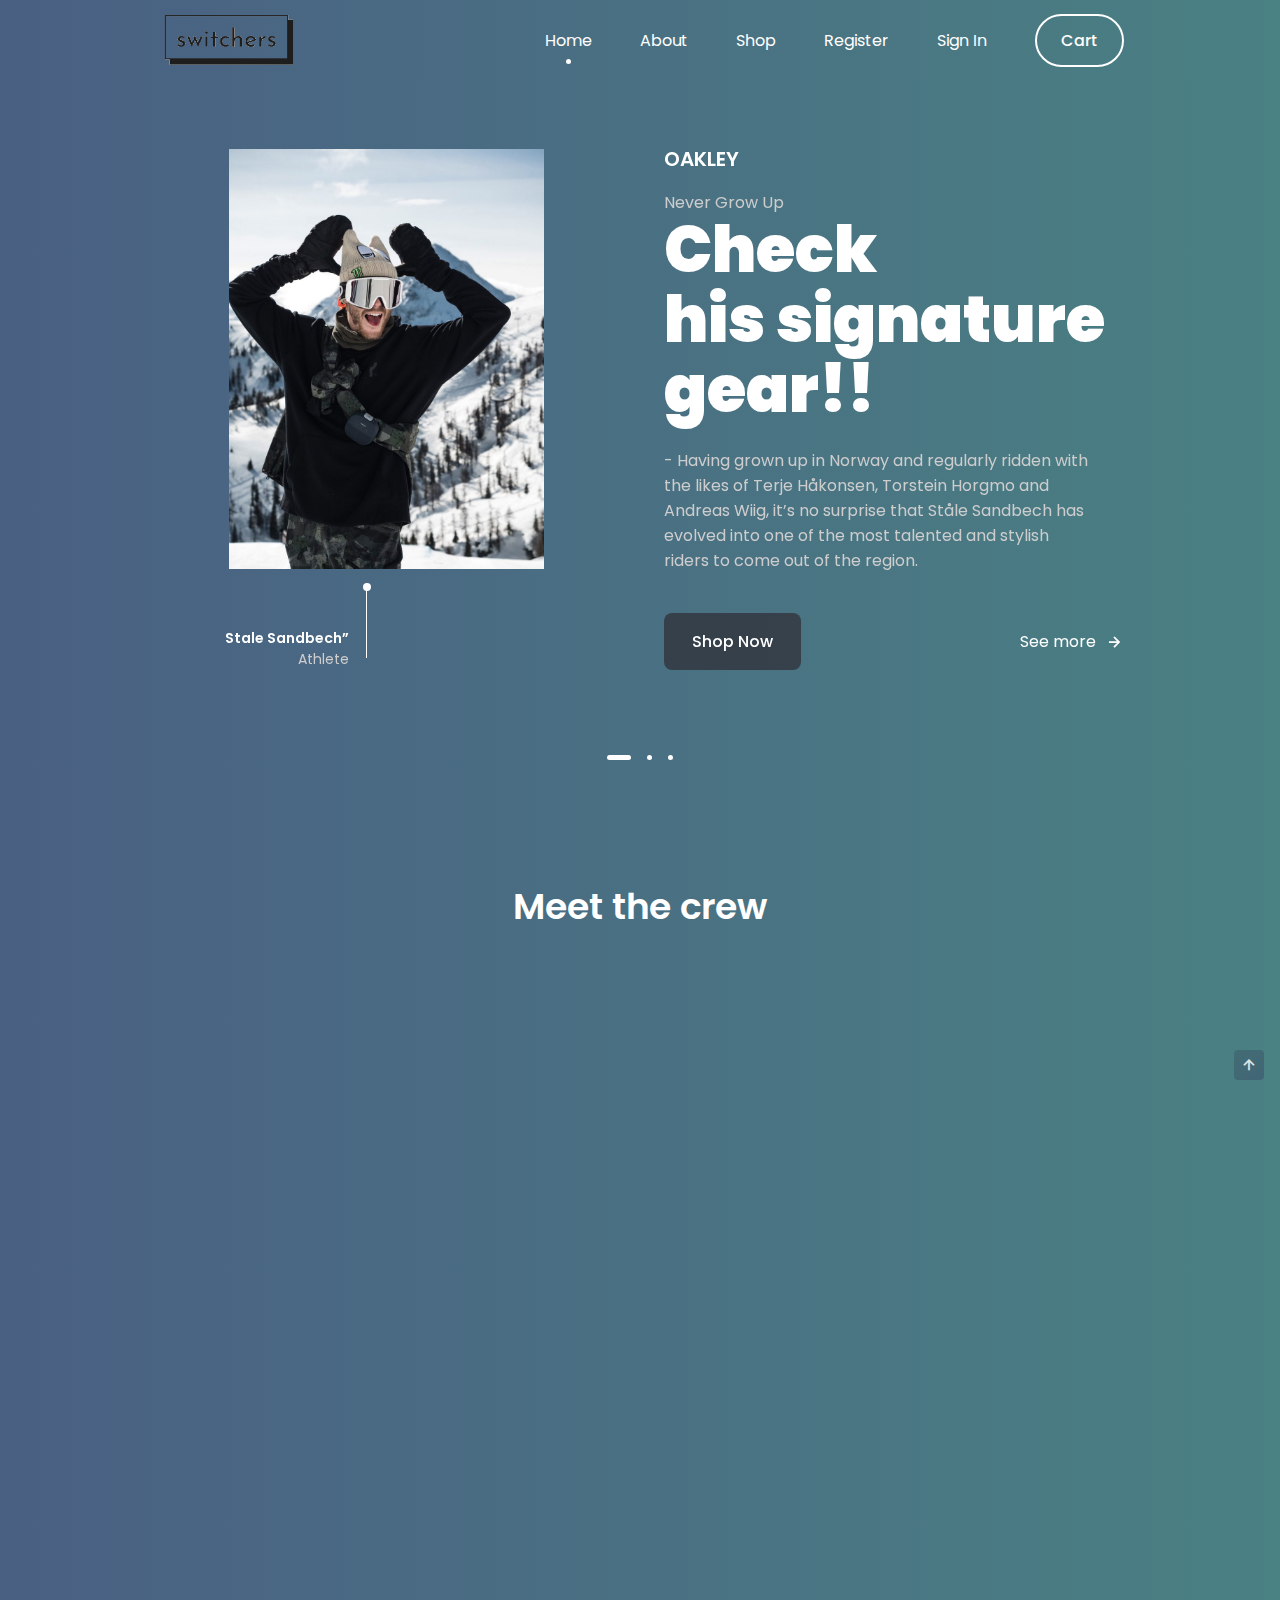
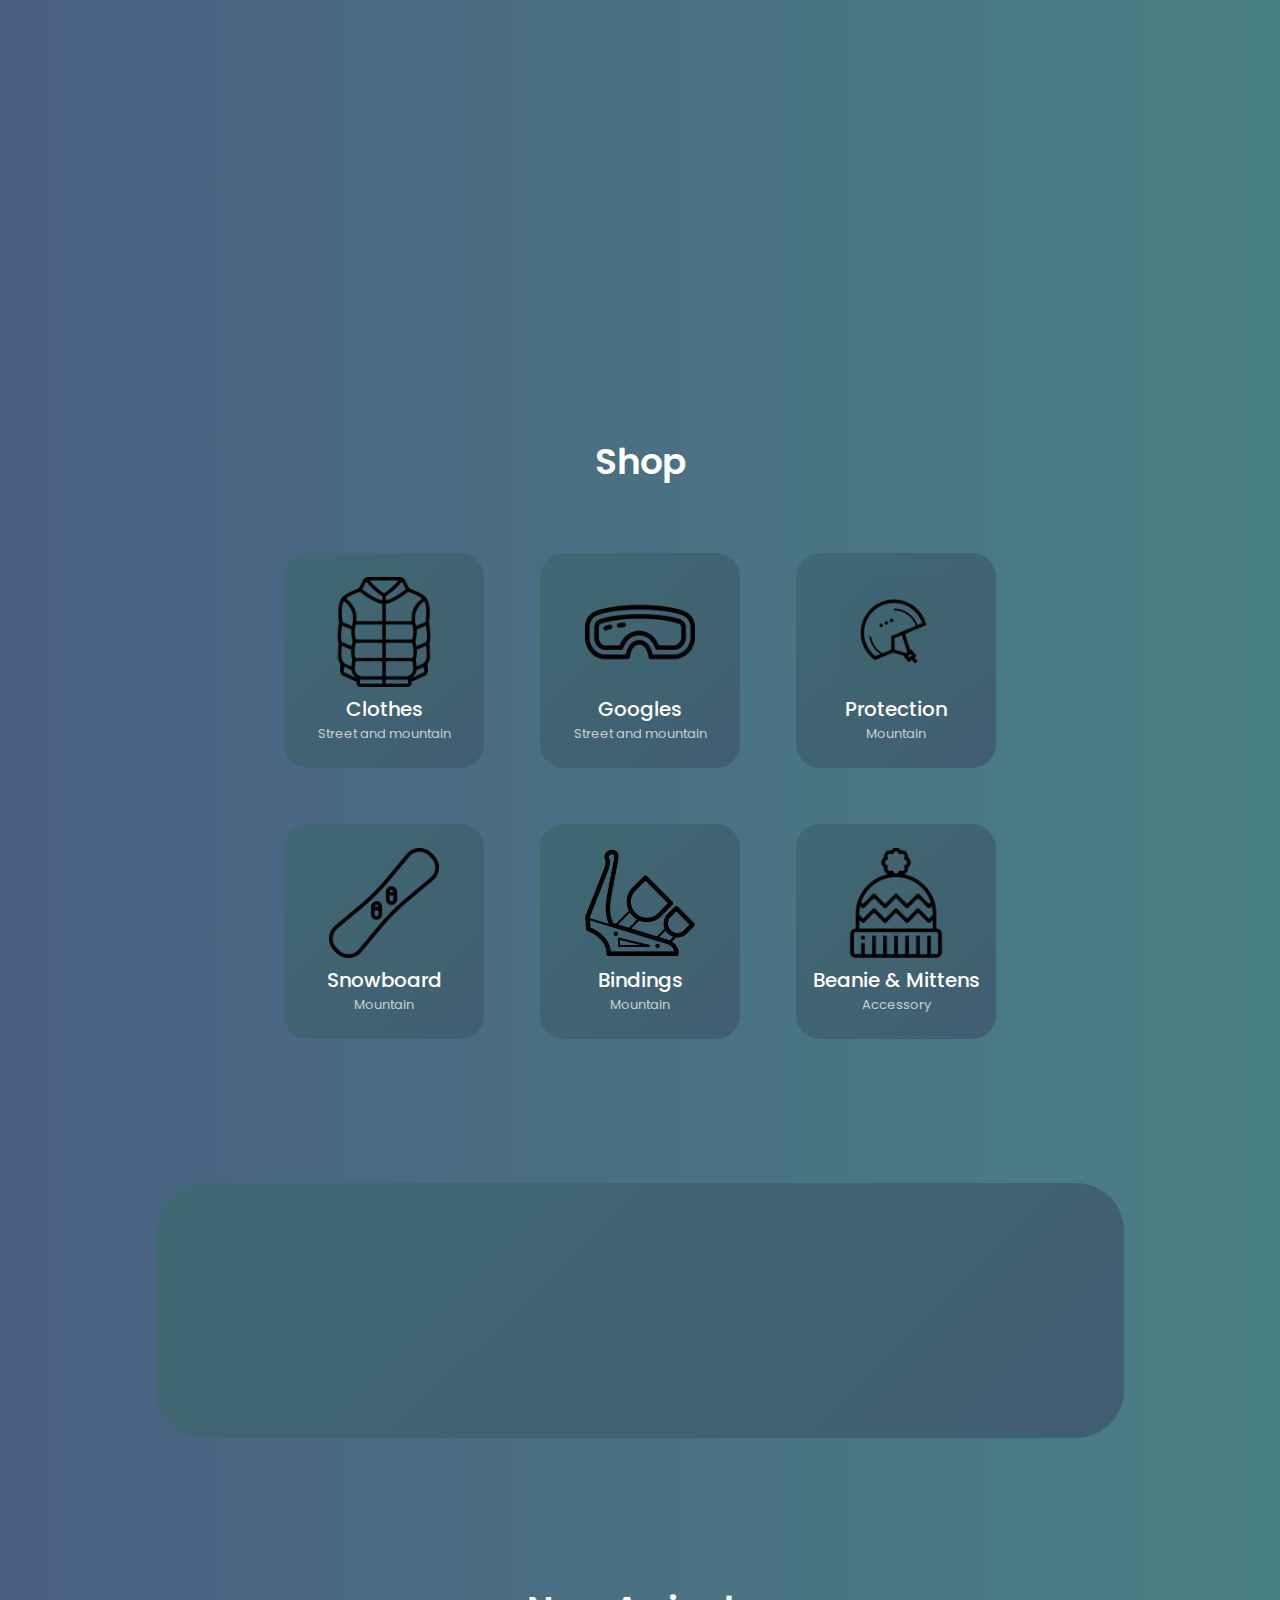
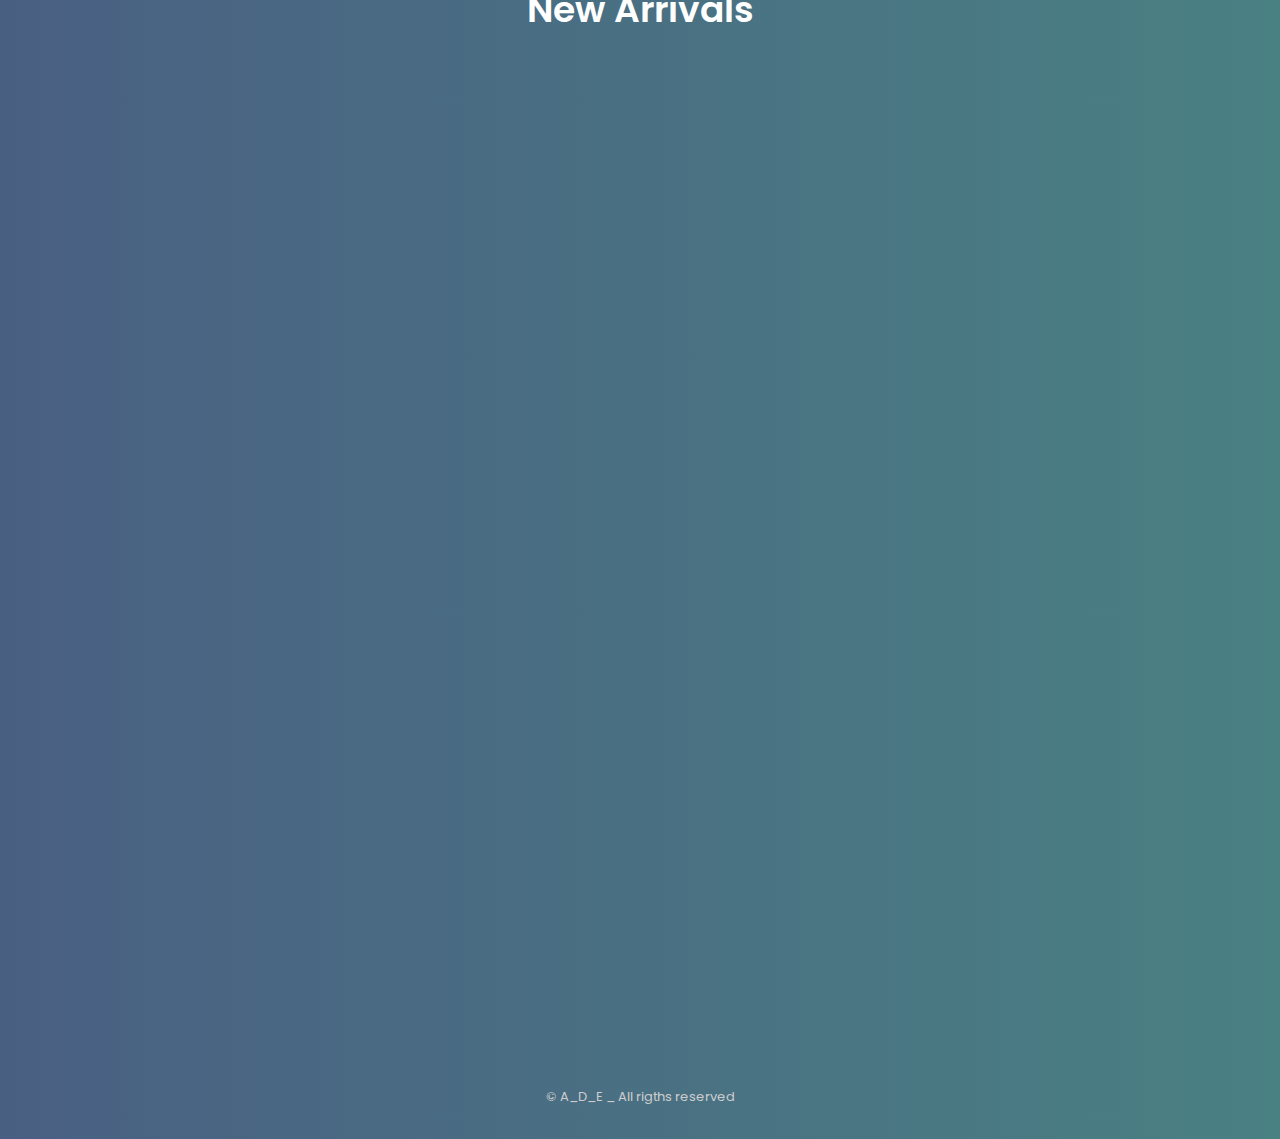
==== commit f0f489bf: "comm fix" ====
--- a/index.html
+++ b/index.html
@@ -285,7 +285,6 @@
             <img src="assets/img/jackets.png" alt="" class="shop__img" />
             <h3 class="shop__title">Clothes</h3>
             <span class="shop__subtitle">Street and mountain</span>
-            <!-- <span class="shop__price">$11.99</span> -->
             <button class="button shop__button">
               <i class="bx bx-cart-alt shop__icon"></i>
             </button>
@@ -295,7 +294,6 @@
             <img src="assets/img/googles.png" alt="" class="shop__img" />
             <h3 class="shop__title">Googles</h3>
             <span class="shop__subtitle">Street and mountain</span>
-            <!-- <span class="shop__price">$8.99</span> -->
             <button class="button shop__button">
               <i class="bx bx-cart-alt shop__icon"></i>
             </button>
@@ -305,7 +303,6 @@
             <img src="assets/img/helmet.png" alt="" class="shop__img" />
             <h3 class="shop__title">Protection</h3>
             <span class="shop__subtitle">Mountain</span>
-            <!-- <span class="shop__price">$15.99</span> -->
             <button class="button shop__button">
               <i class="bx bx-cart-alt shop__icon"></i>
             </button>
@@ -315,7 +312,6 @@
             <img src="assets/img/snowboard.png" alt="" class="shop__img" />
             <h3 class="shop__title">Snowboard</h3>
             <span class="shop__subtitle">Mountain</span>
-            <!-- <span class="shop__price">$7.99</span> -->
             <button class="button shop__button">
               <i class="bx bx-cart-alt shop__icon"></i>
             </button>
@@ -325,7 +321,6 @@
             <img src="assets/img/bindings.png" alt="" class="shop__img" />
             <h3 class="shop__title">Bindings</h3>
             <span class="shop__subtitle">Mountain</span>
-            <!-- <span class="shop__price">$19.99</span> -->
             <button class="button shop__button">
               <i class="bx bx-cart-alt shop__icon"></i>
             </button>
@@ -335,7 +330,6 @@
             <img src="assets/img/beanie.png" alt="" class="shop__img" />
             <h3 class="shop__title">Beanie & Mittens</h3>
             <span class="shop__subtitle">Accessory</span>
-            <!-- <span class="shop__price">$17.99</span> -->
             <button class="button shop__button">
               <i class="bx bx-cart-alt shop__icon"></i>
             </button>
@@ -573,7 +567,7 @@
         </div>
       </div>
 
-      <span class="footer__copy">&#169; Bedimcode. All rigths reserved</span>
+      <span class="footer__copy">&#169; A_D_E _ All rigths reserved</span>
     </footer>
 
     <!--=============== SCROLL UP ===============-->
